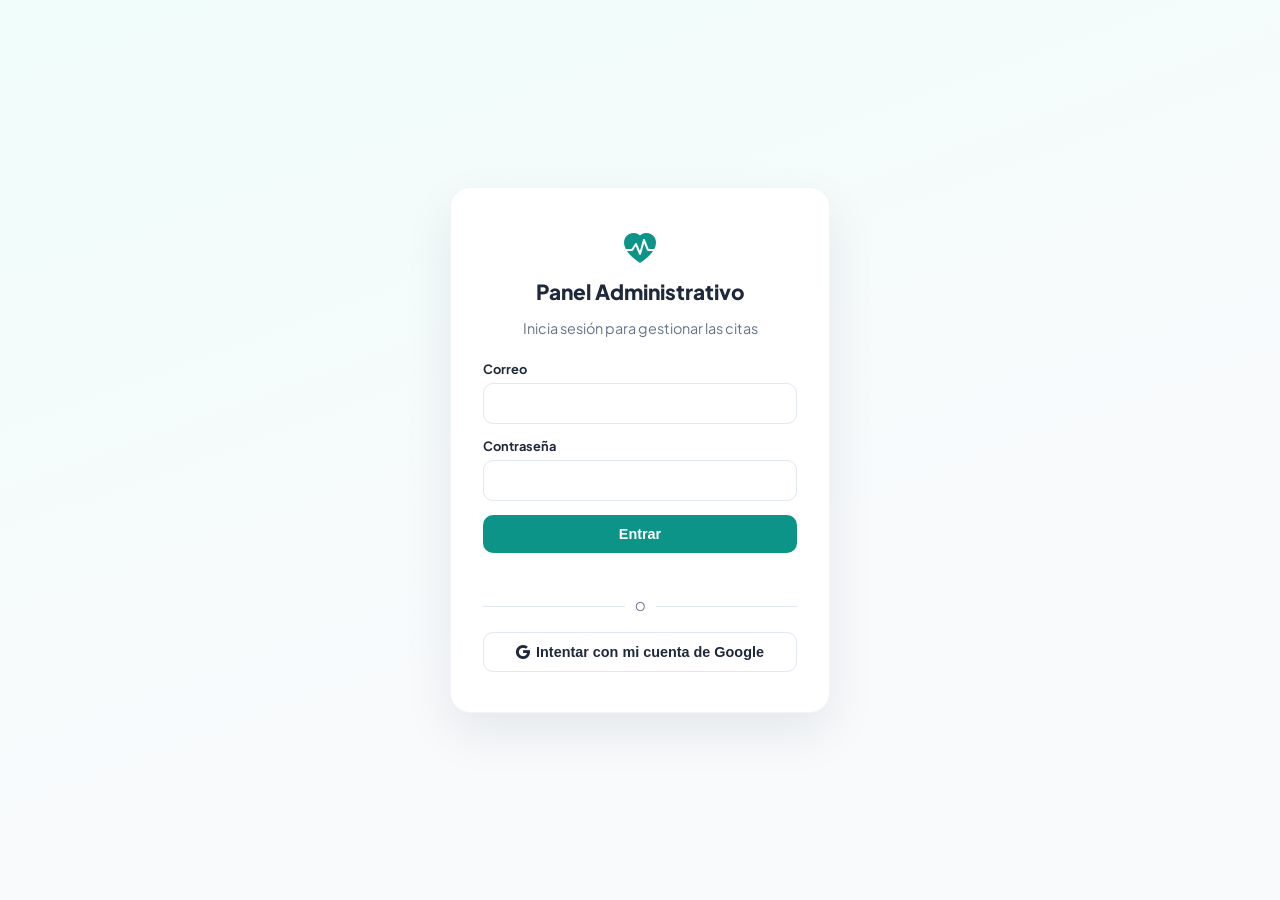
==== Archivos Apps Script/Admin.html @ 074e3a64 "Se termina el login y generar citas y descargar reportes" ====
<!DOCTYPE html>
<html lang="es">
<head>
  <meta charset="UTF-8" />
  <base target="_top" />
  <title>Panel Administrativo</title>
  <link rel="preconnect" href="https://fonts.googleapis.com" />
  <link href="https://fonts.googleapis.com/css2?family=Plus+Jakarta+Sans:wght@400;500;600;700;800&display=swap" rel="stylesheet" />
  <link rel="stylesheet" href="https://cdn.jsdelivr.net/npm/bootstrap-icons@1.11.1/font/bootstrap-icons.css" />
  <style>
    :root {
      --primary-color: #0D9488;
      --primary-hover: #0F766E;
      --secondary-color: #0F172A;
      --accent-bg: #F0FDFA;
      --soft-bg: #F8FAFC;
      --text-dark: #1E293B;
      --text-muted: #64748B;
      --danger: #DC2626;
      --warning: #D97706;
      --font-main: 'Plus Jakarta Sans', sans-serif;
    }
    * { box-sizing: border-box; }
    body {
      margin: 0;
      font-family: var(--font-main);
      background: var(--soft-bg);
      color: var(--text-dark);
    }
    .hidden { display: none !important; }

    /* ---------- LOGIN ---------- */
    #loginScreen {
      min-height: 100vh;
      display: flex;
      align-items: center;
      justify-content: center;
      padding: 20px;
      background: linear-gradient(160deg, #F0FDFA 0%, #F8FAFC 60%);
    }
    .login-card {
      background: #fff;
      border-radius: 20px;
      padding: 40px 32px;
      width: 100%;
      max-width: 380px;
      box-shadow: 0 20px 50px rgba(15, 23, 42, 0.08);
      border: 1px solid #F1F5F9;
      text-align: center;
    }
    .login-card i.bi-heart-pulse-fill { color: var(--primary-color); font-size: 2rem; }
    .login-card h1 { font-size: 1.3rem; font-weight: 800; margin: 10px 0 4px; }
    .login-card p.subtitle { color: var(--text-muted); font-size: 0.9rem; margin-bottom: 24px; }
    .form-group { text-align: left; margin-bottom: 14px; }
    .form-group label { display: block; font-size: 0.8rem; font-weight: 700; margin-bottom: 6px; color: var(--text-dark); }
    .form-control {
      width: 100%;
      padding: 10px 12px;
      border-radius: 10px;
      border: 1.5px solid #E2E8F0;
      font-family: var(--font-main);
      font-size: 0.95rem;
    }
    .form-control:focus { outline: none; border-color: var(--primary-color); }
    .btn {
      border: none;
      border-radius: 10px;
      padding: 11px 18px;
      font-weight: 700;
      font-size: 0.9rem;
      cursor: pointer;
      transition: all 0.2s ease;
      display: inline-flex;
      align-items: center;
      justify-content: center;
      gap: 6px;
    }
    .btn-primary { background: var(--primary-color); color: #fff; width: 100%; }
    .btn-primary:hover { background: var(--primary-hover); }
    .btn-primary:disabled { opacity: 0.6; cursor: not-allowed; }
    .btn-outline { background: #fff; border: 1.5px solid #E2E8F0; color: var(--text-dark); }
    .btn-outline:hover { border-color: var(--primary-color); color: var(--primary-color); }
    .btn-danger-ghost { background: transparent; color: var(--danger); border: 1.5px solid #FCA5A5; padding: 6px 10px; font-size: 0.8rem; }
    .btn-danger-ghost:hover { background: #FEF2F2; }
    .btn-sm { padding: 6px 12px; font-size: 0.8rem; }
    .login-error { color: var(--danger); font-size: 0.85rem; margin-top: 10px; min-height: 18px; }
    .login-divider { display: flex; align-items: center; gap: 10px; margin: 18px 0; color: var(--text-muted); font-size: 0.75rem; }
    .login-divider::before, .login-divider::after { content: ''; flex: 1; height: 1px; background: #E2E8F0; }

    /* ---------- APP SHELL ---------- */
    #appShell { display: flex; min-height: 100vh; }
    .sidebar {
      width: 220px;
      background: var(--secondary-color);
      color: #fff;
      display: flex;
      flex-direction: column;
      padding: 20px 14px;
      flex-shrink: 0;
    }
    .sidebar .brand { display: flex; align-items: center; gap: 8px; font-weight: 800; font-size: 1.05rem; padding: 0 8px 20px; }
    .sidebar .brand i { color: var(--primary-color); }
    .nav-btn {
      display: flex;
      align-items: center;
      gap: 10px;
      width: 100%;
      background: transparent;
      border: none;
      color: #CBD5E1;
      padding: 11px 12px;
      border-radius: 10px;
      font-weight: 600;
      font-size: 0.9rem;
      cursor: pointer;
      text-align: left;
      margin-bottom: 4px;
    }
    .nav-btn:hover { background: rgba(255,255,255,0.06); color: #fff; }
    .nav-btn.active { background: var(--primary-color); color: #fff; }
    .sidebar-footer { margin-top: auto; border-top: 1px solid rgba(255,255,255,0.1); padding-top: 14px; }
    .sidebar-user { font-size: 0.8rem; color: #94A3B8; margin-bottom: 10px; padding: 0 8px; }
    .sidebar-user strong { color: #fff; display: block; font-size: 0.85rem; }

    .main-content { flex: 1; padding: 28px 32px; max-width: 100%; overflow-x: hidden; }
    .page-title { font-size: 1.4rem; font-weight: 800; margin: 0 0 4px; }
    .page-subtitle { color: var(--text-muted); font-size: 0.9rem; margin-bottom: 24px; }

    .panel { display: none; }
    .panel.active { display: block; }

    /* ---------- CARDS / DASHBOARD ---------- */
    .stats-row { display: grid; grid-template-columns: repeat(auto-fit, minmax(160px, 1fr)); gap: 16px; margin-bottom: 24px; }
    .stat-card { background: #fff; border-radius: 14px; padding: 18px 20px; border: 1px solid #F1F5F9; box-shadow: 0 6px 18px rgba(15,23,42,0.03); }
    .stat-card .num { font-size: 1.8rem; font-weight: 800; color: var(--primary-color); }
    .stat-card .label { font-size: 0.8rem; color: var(--text-muted); font-weight: 600; }

    .breakdown-grid { display: grid; grid-template-columns: 1fr 1fr; gap: 20px; }
    @media (max-width: 800px) { .breakdown-grid { grid-template-columns: 1fr; } }
    .breakdown-card { background: #fff; border-radius: 14px; padding: 20px; border: 1px solid #F1F5F9; }
    .breakdown-card h3 { font-size: 0.95rem; font-weight: 700; margin: 0 0 14px; }
    .bar-row { margin-bottom: 12px; }
    .bar-row .bar-label { display: flex; justify-content: space-between; font-size: 0.8rem; font-weight: 600; margin-bottom: 4px; }
    .bar-track { background: #F1F5F9; border-radius: 6px; height: 8px; overflow: hidden; }
    .bar-fill { background: var(--primary-color); height: 100%; border-radius: 6px; }

    /* ---------- FILTERS / TABLE ---------- */
    .filters-bar { display: flex; flex-wrap: wrap; gap: 10px; margin-bottom: 18px; align-items: flex-end; }
    .filters-bar .form-group { margin-bottom: 0; min-width: 150px; }
    .table-wrap { background: #fff; border-radius: 14px; border: 1px solid #F1F5F9; overflow: auto; }
    table { width: 100%; border-collapse: collapse; font-size: 0.85rem; }
    th { background: var(--soft-bg); text-align: left; padding: 10px 14px; font-weight: 700; color: var(--text-muted); font-size: 0.75rem; text-transform: uppercase; letter-spacing: 0.03em; white-space: nowrap; }
    td { padding: 10px 14px; border-top: 1px solid #F1F5F9; vertical-align: middle; }
    .estado-select { border-radius: 8px; border: 1.5px solid #E2E8F0; padding: 5px 8px; font-size: 0.8rem; font-weight: 600; font-family: var(--font-main); }
    .estado-badge { padding: 3px 9px; border-radius: 999px; font-size: 0.72rem; font-weight: 700; display: inline-block; }
    .badge-Pendiente { background: #FEF3C7; color: #92400E; }
    .badge-Confirmada { background: #D1FAE5; color: #065F46; }
    .badge-Cancelada { background: #FEE2E2; color: #991B1B; }
    .badge-Completada { background: #DBEAFE; color: #1E40AF; }
    .badge-No.asistió, .badge-No-asistió { background: #E2E8F0; color: #334155; }
    .empty-state { text-align: center; padding: 40px; color: var(--text-muted); }

    /* ---------- FORM AGENDAR ---------- */
    .card-form { background: #fff; border-radius: 14px; padding: 24px; border: 1px solid #F1F5F9; max-width: 560px; }
    .form-row { display: grid; grid-template-columns: 1fr 1fr; gap: 14px; }
    @media (max-width: 600px) { .form-row { grid-template-columns: 1fr; } }

    /* ---------- PACIENTES ---------- */
    .patient-card { background: #fff; border-radius: 14px; padding: 16px 20px; border: 1px solid #F1F5F9; margin-bottom: 12px; }
    .patient-card .patient-head { display: flex; justify-content: space-between; align-items: center; flex-wrap: wrap; gap: 8px; }
    .patient-card .patient-name { font-weight: 700; }
    .patient-card .patient-meta { font-size: 0.8rem; color: var(--text-muted); }
    .patient-notes { margin-top: 10px; font-size: 0.82rem; color: var(--text-dark); }
    .patient-notes .note-line { padding: 6px 0; border-top: 1px dashed #E2E8F0; }
    .toast-container { position: fixed; top: 18px; right: 18px; z-index: 999; display: flex; flex-direction: column; gap: 8px; }
    .toast { background: var(--secondary-color); color: #fff; padding: 10px 16px; border-radius: 10px; font-size: 0.85rem; box-shadow: 0 6px 20px rgba(0,0,0,0.15); }
    .toast.error { background: var(--danger); }
    .toast.success { background: var(--primary-color); }
  </style>
</head>
<body>

  <!-- ===================== LOGIN ===================== -->
  <div id="loginScreen">
    <div class="login-card">
      <i class="bi bi-heart-pulse-fill"></i>
      <h1>Panel Administrativo</h1>
      <p class="subtitle">Inicia sesión para gestionar las citas</p>

      <form id="loginForm">
        <div class="form-group">
          <label for="loginEmail">Correo</label>
          <input type="email" id="loginEmail" class="form-control" required autocomplete="username" />
        </div>
        <div class="form-group">
          <label for="loginPassword">Contraseña</label>
          <input type="password" id="loginPassword" class="form-control" required autocomplete="current-password" />
        </div>
        <button type="submit" id="loginBtn" class="btn btn-primary">
          <span id="loginBtnText">Entrar</span>
        </button>
        <div class="login-error" id="loginError"></div>
      </form>

      <div class="login-divider">O</div>
      <button type="button" id="googleRetryBtn" class="btn btn-outline" style="width:100%">
        <i class="bi bi-google"></i> Intentar con mi cuenta de Google
      </button>
    </div>
  </div>

  <!-- ===================== APP SHELL ===================== -->
  <div id="appShell" class="hidden">
    <aside class="sidebar">
      <div class="brand"><i class="bi bi-heart-pulse-fill"></i> Panel Dental</div>

      <button class="nav-btn active" data-tab="dashboard"><i class="bi bi-speedometer2"></i> Dashboard</button>
      <button class="nav-btn" data-tab="citas"><i class="bi bi-calendar3"></i> Citas</button>
      <button class="nav-btn" data-tab="agendar"><i class="bi bi-calendar-plus"></i> Agendar</button>
      <button class="nav-btn" data-tab="pacientes"><i class="bi bi-people"></i> Pacientes</button>

      <div class="sidebar-footer">
        <div class="sidebar-user">
          Sesión iniciada como<br />
          <strong id="sidebarUserName">—</strong>
        </div>
        <button class="btn btn-outline btn-sm" id="logoutBtn" style="width:100%">
          <i class="bi bi-box-arrow-right"></i> Cerrar sesión
        </button>
      </div>
    </aside>

    <main class="main-content">
      <!-- DASHBOARD -->
      <section class="panel active" data-panel="dashboard">
        <h2 class="page-title">Dashboard</h2>
        <p class="page-subtitle">Resumen general de tus citas</p>

        <div class="stats-row">
          <div class="stat-card"><div class="num" id="statTotal">—</div><div class="label">Citas totales</div></div>
          <div class="stat-card"><div class="num" id="statHoy">—</div><div class="label">Citas hoy</div></div>
          <div class="stat-card"><div class="num" id="statSemana">—</div><div class="label">Citas esta semana</div></div>
        </div>

        <div class="breakdown-grid">
          <div class="breakdown-card">
            <h3>Por estatus</h3>
            <div id="breakdownEstado"></div>
          </div>
          <div class="breakdown-card">
            <h3>Por sucursal</h3>
            <div id="breakdownSucursal"></div>
          </div>
        </div>

        <div class="breakdown-card" style="margin-top:20px;">
          <h3>Respaldo de la base de datos</h3>
          <p class="page-subtitle" style="margin:0 0 12px;">
            Se genera automáticamente cada semana (si ya instalaste el disparador). También puedes generarlo manualmente cuando quieras.
          </p>
          <p style="font-size:0.85rem; margin:0 0 14px;">
            Último respaldo: <strong id="lastBackupDate">—</strong>
          </p>
          <button class="btn btn-outline btn-sm" id="btnRespaldoAhora" style="width:auto;">
            <i class="bi bi-cloud-arrow-down"></i> Generar respaldo ahora
          </button>
          <a id="lastBackupLink" href="#" target="_blank" class="btn btn-outline btn-sm hidden" style="width:auto; margin-left:8px;">
            <i class="bi bi-box-arrow-up-right"></i> Ver último respaldo
          </a>
        </div>
      </section>

      <!-- CITAS -->
      <section class="panel" data-panel="citas">
        <h2 class="page-title">Citas</h2>
        <p class="page-subtitle">Consulta, filtra y actualiza el estatus de cada cita</p>

        <div class="filters-bar">
          <div class="form-group">
            <label>Fecha</label>
            <input type="date" id="filterFecha" class="form-control" />
          </div>
          <div class="form-group">
            <label>Sucursal</label>
            <select id="filterSucursal" class="form-control"><option value="">Todas</option></select>
          </div>
          <div class="form-group">
            <label>Estatus</label>
            <select id="filterEstado" class="form-control"><option value="">Todos</option></select>
          </div>
          <div class="form-group" style="flex:1;">
            <label>Buscar</label>
            <input type="text" id="filterBusqueda" class="form-control" placeholder="Nombre o teléfono" />
          </div>
          <button class="btn btn-primary" id="btnFiltrar" style="width:auto;"><i class="bi bi-search"></i> Filtrar</button>
          <button class="btn btn-outline" id="btnLimpiarFiltros" style="width:auto;">Limpiar</button>
        </div>

        <div class="table-wrap">
          <table>
            <thead>
              <tr>
                <th>Fecha</th><th>Hora</th><th>Paciente</th><th>Teléfono</th>
                <th>Sucursal</th><th>Servicio</th><th>Notas</th><th>Estatus</th><th></th><th></th>
              </tr>
            </thead>
            <tbody id="citasTableBody"></tbody>
          </table>
          <div id="citasEmptyState" class="empty-state hidden">No se encontraron citas con esos filtros.</div>
        </div>
      </section>

      <!-- AGENDAR -->
      <section class="panel" data-panel="agendar">
        <h2 class="page-title">Agendar cita manualmente</h2>
        <p class="page-subtitle">Para pacientes que llaman por teléfono o llegan directo</p>

        <div class="card-form">
          <form id="agendarForm">
            <div class="form-group">
              <label>Nombre del paciente</label>
              <input type="text" id="agPaciente" class="form-control" required />
            </div>
            <div class="form-group">
              <label>Teléfono (10 dígitos)</label>
              <input type="tel" id="agTelefono" class="form-control" required />
            </div>
            <div class="form-row">
              <div class="form-group">
                <label>Sucursal</label>
                <select id="agSucursal" class="form-control" required></select>
              </div>
              <div class="form-group">
                <label>Servicio</label>
                <select id="agServicio" class="form-control" required></select>
              </div>
            </div>
            <div class="form-row">
              <div class="form-group">
                <label>Fecha</label>
                <input type="date" id="agFecha" class="form-control" required />
              </div>
              <div class="form-group">
                <label>Hora</label>
                <select id="agHora" class="form-control" required><option value="">Selecciona fecha y sucursal</option></select>
              </div>
            </div>
            <div class="form-group">
              <label>Estatus inicial</label>
              <select id="agEstado" class="form-control"></select>
            </div>
            <div class="form-group">
              <label>Notas (opcional)</label>
              <textarea id="agNotas" class="form-control" rows="2"></textarea>
            </div>
            <button type="submit" class="btn btn-primary" id="agSubmitBtn">
              <i class="bi bi-check-circle"></i> <span id="agSubmitText">Guardar cita</span>
            </button>
          </form>
        </div>
      </section>

      <!-- PACIENTES -->
      <section class="panel" data-panel="pacientes">
        <h2 class="page-title">Pacientes</h2>
        <p class="page-subtitle">Historial agrupado por número de teléfono</p>

        <div class="form-group" style="max-width:320px; margin-bottom:18px;">
          <input type="text" id="pacienteBusqueda" class="form-control" placeholder="Buscar por nombre o teléfono..." />
        </div>

        <div id="pacientesList"></div>
        <div id="pacientesEmptyState" class="empty-state hidden">Aún no hay pacientes registrados.</div>
      </section>
    </main>
  </div>

  <div class="toast-container" id="toastContainer"></div>

  <script>
    const state = { token: null, nombre: '', email: '', config: null, pacientesCache: [] };

    /* ---------- Helper: envolver google.script.run en promesas ---------- */
    function callServer(fnName, ...args) {
      return new Promise((resolve, reject) => {
        google.script.run
          .withSuccessHandler(resolve)
          .withFailureHandler((err) => reject(err))
          [fnName](...args);
      });
    }

    function showToast(message, type) {
      const container = document.getElementById('toastContainer');
      const el = document.createElement('div');
      el.className = 'toast ' + (type || '');
      el.textContent = message;
      container.appendChild(el);
      setTimeout(() => el.remove(), 4000);
    }

    /* ---------- Inicialización / Login ---------- */
    document.addEventListener('DOMContentLoaded', init);

    async function init() {
      const savedToken = sessionStorage.getItem('adminToken');
      if (savedToken) {
        const ok = await tryResumeSession(savedToken);
        if (ok) return;
      }
      try {
        const res = await callServer('checkGoogleSession');
        if (res && res.authenticated) {
          onLoginSuccess(res.token, res.nombre, res.email);
          return;
        }
      } catch (e) { /* sin sesión de Google disponible, mostramos el login normal */ }

      document.getElementById('loginScreen').classList.remove('hidden');
    }

    async function tryResumeSession(token) {
      try {
        await callServer('adminGetDashboard', token);
        onLoginSuccess(token, sessionStorage.getItem('adminNombre') || '', '');
        return true;
      } catch (e) {
        sessionStorage.removeItem('adminToken');
        return false;
      }
    }

    document.getElementById('loginForm').addEventListener('submit', async (e) => {
      e.preventDefault();
      const email = document.getElementById('loginEmail').value.trim();
      const password = document.getElementById('loginPassword').value;
      const btn = document.getElementById('loginBtn');
      const btnText = document.getElementById('loginBtnText');
      const errorEl = document.getElementById('loginError');
      errorEl.textContent = '';
      btn.disabled = true;
      btnText.textContent = 'Entrando...';

      try {
        const res = await callServer('loginWithPassword', email, password);
        onLoginSuccess(res.token, res.nombre, res.email);
      } catch (err) {
        errorEl.textContent = (err && err.message) || 'Correo o contraseña incorrectos';
      } finally {
        btn.disabled = false;
        btnText.textContent = 'Entrar';
      }
    });

    document.getElementById('googleRetryBtn').addEventListener('click', async () => {
      try {
        const res = await callServer('checkGoogleSession');
        if (res && res.authenticated) {
          onLoginSuccess(res.token, res.nombre, res.email);
        } else {
          showToast('Tu cuenta de Google no está autorizada en este panel. Usa correo y contraseña.', 'error');
        }
      } catch (e) {
        showToast('No se pudo verificar tu cuenta de Google.', 'error');
      }
    });

    function onLoginSuccess(token, nombre, email) {
      state.token = token;
      state.nombre = nombre;
      state.email = email;
      sessionStorage.setItem('adminToken', token);
      sessionStorage.setItem('adminNombre', nombre || '');

      document.getElementById('loginScreen').classList.add('hidden');
      document.getElementById('appShell').classList.remove('hidden');
      document.getElementById('sidebarUserName').textContent = nombre || email || 'Administrador';

      loadConfigListas().then(() => {
        loadDashboard();
      });
    }

    document.getElementById('logoutBtn').addEventListener('click', async () => {
      try { await callServer('logout', state.token); } catch (e) {}
      sessionStorage.removeItem('adminToken');
      sessionStorage.removeItem('adminNombre');
      location.reload();
    });

    /* ---------- Navegación entre tabs ---------- */
    document.querySelectorAll('.nav-btn').forEach((btn) => {
      btn.addEventListener('click', () => {
        const tab = btn.getAttribute('data-tab');
        document.querySelectorAll('.nav-btn').forEach((b) => b.classList.toggle('active', b === btn));
        document.querySelectorAll('.panel').forEach((p) => p.classList.toggle('active', p.getAttribute('data-panel') === tab));

        if (tab === 'dashboard') loadDashboard();
        if (tab === 'citas') loadCitas();
        if (tab === 'pacientes') loadPacientes();
      });
    });

    /* ---------- Catálogos (sucursales, servicios, estados, horarios) ---------- */
    async function loadConfigListas() {
      const cfg = await callServer('getConfigListas', state.token);
      state.config = cfg;

      const fillSelect = (id, items, placeholder) => {
        const el = document.getElementById(id);
        el.innerHTML = (placeholder ? `<option value="">${placeholder}</option>` : '') +
          items.map((v) => `<option value="${v}">${v}</option>`).join('');
      };

      fillSelect('filterSucursal', cfg.sucursales, 'Todas');
      fillSelect('filterEstado', cfg.estados, 'Todos');
      fillSelect('agSucursal', cfg.sucursales, '-- Selecciona --');
      fillSelect('agServicio', cfg.servicios, '-- Selecciona --');
      fillSelect('agEstado', cfg.estados, '');

      const today = new Date().toISOString().split('T')[0];
      document.getElementById('agFecha').min = today;
      document.getElementById('agFecha').value = today;
      document.getElementById('filterFecha').min = '';
    }

    /* ---------- DASHBOARD ---------- */
    async function loadDashboard() {
      try {
        const data = await callServer('adminGetDashboard', state.token);
        document.getElementById('statTotal').textContent = data.total;
        document.getElementById('statHoy').textContent = data.citasHoy;
        document.getElementById('statSemana').textContent = data.citasSemana;

        renderBreakdown('breakdownEstado', data.porEstado);
        renderBreakdown('breakdownSucursal', data.porSucursal);
        loadBackupInfo();
      } catch (err) {
        showToast('No se pudo cargar el dashboard: ' + (err.message || err), 'error');
      }
    }

    function renderBreakdown(containerId, obj) {
      const container = document.getElementById(containerId);
      const entries = Object.entries(obj || {});
      if (entries.length === 0) {
        container.innerHTML = '<p class="page-subtitle" style="margin:0;">Sin datos todavía</p>';
        return;
      }
      const max = Math.max(...entries.map(([, v]) => v));
      container.innerHTML = entries
        .sort((a, b) => b[1] - a[1])
        .map(([label, value]) => `
          <div class="bar-row">
            <div class="bar-label"><span>${label}</span><span>${value}</span></div>
            <div class="bar-track"><div class="bar-fill" style="width:${(value / max) * 100}%"></div></div>
          </div>
        `).join('');
    }

    /* ---------- CITAS ---------- */
    document.getElementById('btnFiltrar').addEventListener('click', loadCitas);
    document.getElementById('btnLimpiarFiltros').addEventListener('click', () => {
      document.getElementById('filterFecha').value = '';
      document.getElementById('filterSucursal').value = '';
      document.getElementById('filterEstado').value = '';
      document.getElementById('filterBusqueda').value = '';
      loadCitas();
    });

    async function loadCitas() {
      const filtros = {
        fecha: document.getElementById('filterFecha').value,
        sucursal: document.getElementById('filterSucursal').value,
        estado: document.getElementById('filterEstado').value,
        busqueda: document.getElementById('filterBusqueda').value
      };

      try {
        const citas = await callServer('adminGetCitas', state.token, filtros);
        renderCitasTable(citas);
      } catch (err) {
        showToast('Error al cargar citas: ' + (err.message || err), 'error');
      }
    }

    function renderCitasTable(citas) {
      const body = document.getElementById('citasTableBody');
      const emptyState = document.getElementById('citasEmptyState');

      if (!citas || citas.length === 0) {
        body.innerHTML = '';
        emptyState.classList.remove('hidden');
        return;
      }
      emptyState.classList.add('hidden');

      const estados = (state.config && state.config.estados) || [];

      body.innerHTML = citas.map((c) => `
        <tr data-uuid="${c.uuid}">
          <td>${c.fecha}</td>
          <td>${c.hora}</td>
          <td>${escapeHtml(c.paciente)}</td>
          <td>${escapeHtml(c.telefono)}</td>
          <td>${escapeHtml(c.sucursal)}</td>
          <td>${escapeHtml(c.servicio)}</td>
          <td title="${escapeHtml(c.notas)}" style="max-width:160px; overflow:hidden; text-overflow:ellipsis; white-space:nowrap;">${escapeHtml(c.notas) || '—'}</td>
          <td>
            <select class="estado-select" data-uuid="${c.uuid}">
              ${estados.map((e) => `<option value="${e}" ${e === c.estado ? 'selected' : ''}>${e}</option>`).join('')}
            </select>
          </td>
          <td><button class="btn-danger-ghost btn-eliminar" data-uuid="${c.uuid}"><i class="bi bi-trash3"></i></button></td>
          <td><button class="btn-danger-ghost btn-pdf" data-uuid="${c.uuid}" style="color: var(--primary-color); border-color: #99F6E4;"><i class="bi bi-file-earmark-pdf"></i></button></td>
        </tr>
      `).join('');

      body.querySelectorAll('.estado-select').forEach((select) => {
        select.addEventListener('change', async () => {
          const uuid = select.getAttribute('data-uuid');
          try {
            await callServer('adminUpdateEstado', state.token, uuid, select.value);
            showToast('Estatus actualizado', 'success');
            loadDashboard();
          } catch (err) {
            showToast('No se pudo actualizar: ' + (err.message || err), 'error');
          }
        });
      });

      body.querySelectorAll('.btn-eliminar').forEach((btn) => {
        btn.addEventListener('click', async () => {
          if (!confirm('¿Eliminar esta cita? Esta acción no se puede deshacer.')) return;
          const uuid = btn.getAttribute('data-uuid');
          try {
            await callServer('adminEliminarCita', state.token, uuid);
            showToast('Cita eliminada', 'success');
            loadCitas();
            loadDashboard();
          } catch (err) {
            showToast('No se pudo eliminar: ' + (err.message || err), 'error');
          }
        });
      });

      body.querySelectorAll('.btn-pdf').forEach((btn) => {
        btn.addEventListener('click', () => exportarCitaPDF(btn.getAttribute('data-uuid'), btn));
      });
    }

    async function exportarCitaPDF(uuid, btn) {
      const originalHtml = btn.innerHTML;
      btn.disabled = true;
      btn.innerHTML = '<i class="bi bi-arrow-repeat"></i>';
      try {
        const res = await callServer('adminExportCitaPDF', state.token, uuid);
        downloadBase64File(res.base64, res.filename, res.mimeType);
        showToast('PDF generado', 'success');
      } catch (err) {
        showToast('No se pudo generar el PDF: ' + (err.message || err), 'error');
      } finally {
        btn.disabled = false;
        btn.innerHTML = originalHtml;
      }
    }

    function downloadBase64File(base64, filename, mimeType) {
      const byteChars = atob(base64);
      const byteNumbers = new Array(byteChars.length);
      for (let i = 0; i < byteChars.length; i++) byteNumbers[i] = byteChars.charCodeAt(i);
      const byteArray = new Uint8Array(byteNumbers);
      const blob = new Blob([byteArray], { type: mimeType });
      const url = URL.createObjectURL(blob);
      const a = document.createElement('a');
      a.href = url;
      a.download = filename;
      document.body.appendChild(a);
      a.click();
      document.body.removeChild(a);
      URL.revokeObjectURL(url);
    }

    /* ---------- RESPALDO SEMANAL ---------- */
    async function loadBackupInfo() {
      try {
        const info = await callServer('adminGetBackupInfo', state.token);
        document.getElementById('lastBackupDate').textContent = info.lastBackupDate
          ? new Date(info.lastBackupDate).toLocaleString('es-MX')
          : 'Nunca (aún no se ha generado ninguno)';

        const link = document.getElementById('lastBackupLink');
        if (info.lastBackupUrl) {
          link.href = info.lastBackupUrl;
          link.classList.remove('hidden');
        }
      } catch (err) {
        // Silencioso: no bloquea el resto del dashboard si falla
      }
    }

    document.getElementById('btnRespaldoAhora').addEventListener('click', async () => {
      const btn = document.getElementById('btnRespaldoAhora');
      btn.disabled = true;
      btn.innerHTML = '<i class="bi bi-arrow-repeat"></i> Generando...';
      try {
        const res = await callServer('adminForzarRespaldo', state.token);
        downloadBase64File(res.base64, res.fileName, res.mimeType);
        showToast('Respaldo generado y descargado: ' + res.fileName, 'success');
        loadBackupInfo();
      } catch (err) {
        showToast('No se pudo generar el respaldo: ' + (err.message || err), 'error');
      } finally {
        btn.disabled = false;
        btn.innerHTML = '<i class="bi bi-cloud-arrow-down"></i> Generar respaldo ahora';
      }
    });

    /* ---------- AGENDAR ---------- */
    ['agSucursal', 'agFecha'].forEach((id) => {
      document.getElementById(id).addEventListener('change', refreshHorariosAgendar);
    });

    async function refreshHorariosAgendar() {
      const sucursal = document.getElementById('agSucursal').value;
      const fecha = document.getElementById('agFecha').value;
      const horaSelect = document.getElementById('agHora');

      if (!sucursal || !fecha) {
        horaSelect.innerHTML = '<option value="">Selecciona fecha y sucursal</option>';
        return;
      }

      horaSelect.innerHTML = '<option value="">Cargando...</option>';
      try {
        const ocupadas = await callServer('adminGetCitas', state.token, { fecha, sucursal });
        const horasOcupadas = ocupadas.map((c) => c.hora);
        const disponibles = (state.config.horarios || []).filter((h) => horasOcupadas.indexOf(h) === -1);

        horaSelect.innerHTML = disponibles.length
          ? '<option value="">-- Selecciona --</option>' + disponibles.map((h) => `<option value="${h}">${h}</option>`).join('')
          : '<option value="">Sin horarios disponibles</option>';
      } catch (err) {
        horaSelect.innerHTML = '<option value="">Error al cargar horarios</option>';
      }
    }

    document.getElementById('agendarForm').addEventListener('submit', async (e) => {
      e.preventDefault();
      const btn = document.getElementById('agSubmitBtn');
      const btnText = document.getElementById('agSubmitText');

      const citaData = {
        paciente: document.getElementById('agPaciente').value.trim(),
        telefono: document.getElementById('agTelefono').value.trim(),
        sucursal: document.getElementById('agSucursal').value,
        servicio: document.getElementById('agServicio').value,
        fecha: document.getElementById('agFecha').value,
        hora: document.getElementById('agHora').value,
        estado: document.getElementById('agEstado').value,
        notas: document.getElementById('agNotas').value.trim()
      };

      if (!citaData.paciente || !citaData.telefono || !citaData.sucursal || !citaData.servicio || !citaData.fecha || !citaData.hora) {
        showToast('Completa todos los campos obligatorios', 'error');
        return;
      }

      btn.disabled = true;
      btnText.textContent = 'Guardando...';

      try {
        await callServer('adminCrearCita', state.token, citaData);
        showToast('Cita agendada correctamente', 'success');
        document.getElementById('agendarForm').reset();
        document.getElementById('agFecha').value = new Date().toISOString().split('T')[0];
        document.getElementById('agHora').innerHTML = '<option value="">Selecciona fecha y sucursal</option>';
        loadDashboard();
      } catch (err) {
        showToast('No se pudo agendar: ' + (err.message || err), 'error');
      } finally {
        btn.disabled = false;
        btnText.textContent = 'Guardar cita';
      }
    });

    /* ---------- PACIENTES ---------- */
    document.getElementById('pacienteBusqueda').addEventListener('input', (e) => {
      const q = e.target.value.trim().toLowerCase();
      const filtered = state.pacientesCache.filter((p) =>
        p.paciente.toLowerCase().includes(q) || p.telefono.includes(q)
      );
      renderPacientes(filtered);
    });

    async function loadPacientes() {
      try {
        const pacientes = await callServer('adminGetPacientes', state.token);
        state.pacientesCache = pacientes;
        renderPacientes(pacientes);
      } catch (err) {
        showToast('Error al cargar pacientes: ' + (err.message || err), 'error');
      }
    }

    function renderPacientes(pacientes) {
      const list = document.getElementById('pacientesList');
      const emptyState = document.getElementById('pacientesEmptyState');

      if (!pacientes || pacientes.length === 0) {
        list.innerHTML = '';
        emptyState.classList.remove('hidden');
        return;
      }
      emptyState.classList.add('hidden');

      list.innerHTML = pacientes.map((p) => `
        <div class="patient-card">
          <div class="patient-head">
            <div>
              <div class="patient-name">${escapeHtml(p.paciente) || 'Sin nombre'}</div>
              <div class="patient-meta">${escapeHtml(p.telefono)} · ${p.sucursales.map(escapeHtml).join(', ')}</div>
            </div>
            <div class="patient-meta">
              <strong>${p.totalCitas}</strong> cita(s) · última: ${p.ultimaFecha}
            </div>
          </div>
          ${p.notas.length ? `
            <div class="patient-notes">
              ${p.notas.map((n) => `<div class="note-line"><strong>${n.fecha}:</strong> ${escapeHtml(n.nota)}</div>`).join('')}
            </div>
          ` : ''}
        </div>
      `).join('');
    }

    /* ---------- Utilidades ---------- */
    function escapeHtml(str) {
      if (str === null || str === undefined) return '';
      return String(str)
        .replace(/&/g, '&amp;')
        .replace(/</g, '&lt;')
        .replace(/>/g, '&gt;')
        .replace(/"/g, '&quot;');
    }
  </script>
</body>
</html>
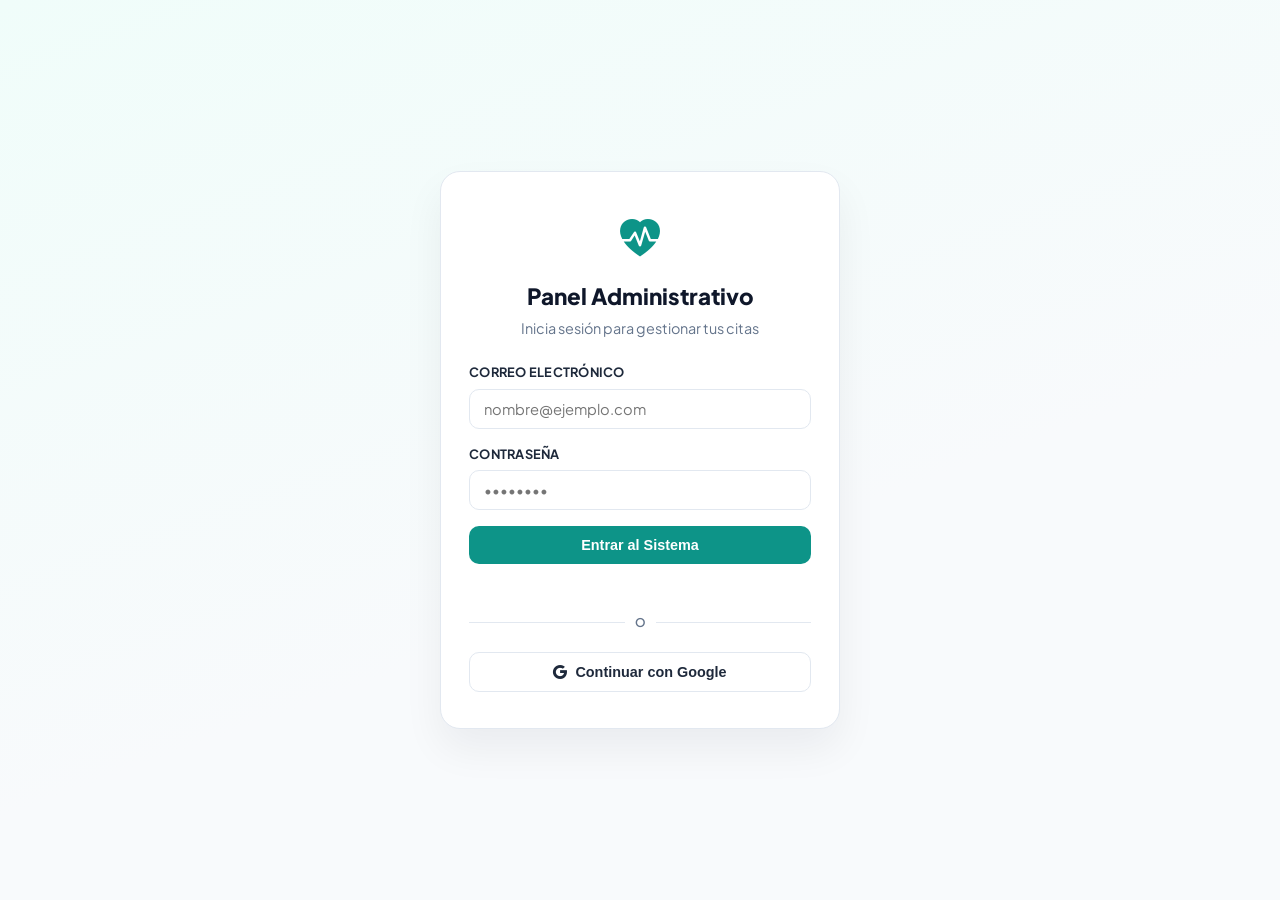
==== commit 925e02c4: "Se mejora el diseño del administrador para movil" ====
--- a/Archivos Apps Script/Admin.html
+++ b/Archivos Apps Script/Admin.html
@@ -2,8 +2,9 @@
 <html lang="es">
 <head>
   <meta charset="UTF-8" />
+  <meta name="viewport" content="width=device-width, initial-scale=1.0" />
   <base target="_top" />
-  <title>Panel Administrativo</title>
+  <title>Panel Administrativo Dental</title>
   <link rel="preconnect" href="https://fonts.googleapis.com" />
   <link href="https://fonts.googleapis.com/css2?family=Plus+Jakarta+Sans:wght@400;500;600;700;800&display=swap" rel="stylesheet" />
   <link rel="stylesheet" href="https://cdn.jsdelivr.net/npm/bootstrap-icons@1.11.1/font/bootstrap-icons.css" />
@@ -11,22 +12,32 @@
     :root {
       --primary-color: #0D9488;
       --primary-hover: #0F766E;
+      --primary-light: #CCFBF1;
       --secondary-color: #0F172A;
       --accent-bg: #F0FDFA;
       --soft-bg: #F8FAFC;
       --text-dark: #1E293B;
       --text-muted: #64748B;
+      --border-color: #E2E8F0;
       --danger: #DC2626;
       --warning: #D97706;
       --font-main: 'Plus Jakarta Sans', sans-serif;
-    }
-    * { box-sizing: border-box; }
+      --sidebar-width: 240px;
+    }
+
+    * {
+      box-sizing: border-box;
+      margin: 0;
+      padding: 0;
+    }
+
     body {
-      margin: 0;
       font-family: var(--font-main);
       background: var(--soft-bg);
       color: var(--text-dark);
-    }
+      line-height: 1.5;
+    }
+
     .hidden { display: none !important; }
 
     /* ---------- LOGIN ---------- */
@@ -38,30 +49,70 @@
       padding: 20px;
       background: linear-gradient(160deg, #F0FDFA 0%, #F8FAFC 60%);
     }
+
     .login-card {
       background: #fff;
       border-radius: 20px;
-      padding: 40px 32px;
+      padding: 36px 28px;
       width: 100%;
-      max-width: 380px;
-      box-shadow: 0 20px 50px rgba(15, 23, 42, 0.08);
-      border: 1px solid #F1F5F9;
+      max-width: 400px;
+      box-shadow: 0 20px 40px rgba(15, 23, 42, 0.06);
+      border: 1px solid var(--border-color);
       text-align: center;
     }
-    .login-card i.bi-heart-pulse-fill { color: var(--primary-color); font-size: 2rem; }
-    .login-card h1 { font-size: 1.3rem; font-weight: 800; margin: 10px 0 4px; }
-    .login-card p.subtitle { color: var(--text-muted); font-size: 0.9rem; margin-bottom: 24px; }
-    .form-group { text-align: left; margin-bottom: 14px; }
-    .form-group label { display: block; font-size: 0.8rem; font-weight: 700; margin-bottom: 6px; color: var(--text-dark); }
+
+    .login-card i.bi-heart-pulse-fill {
+      color: var(--primary-color);
+      font-size: 2.5rem;
+    }
+
+    .login-card h1 {
+      font-size: 1.4rem;
+      font-weight: 800;
+      margin: 12px 0 4px;
+      color: var(--secondary-color);
+    }
+
+    .login-card p.subtitle {
+      color: var(--text-muted);
+      font-size: 0.9rem;
+      margin-bottom: 24px;
+    }
+
+    /* ---------- FORM CONTROLS ---------- */
+    .form-group {
+      text-align: left;
+      margin-bottom: 16px;
+    }
+
+    .form-group label {
+      display: block;
+      font-size: 0.8rem;
+      font-weight: 700;
+      margin-bottom: 6px;
+      color: var(--text-dark);
+      text-transform: uppercase;
+      letter-spacing: 0.02em;
+    }
+
     .form-control {
       width: 100%;
-      padding: 10px 12px;
+      padding: 10px 14px;
       border-radius: 10px;
-      border: 1.5px solid #E2E8F0;
+      border: 1.5px solid var(--border-color);
       font-family: var(--font-main);
-      font-size: 0.95rem;
-    }
-    .form-control:focus { outline: none; border-color: var(--primary-color); }
+      font-size: 0.92rem;
+      background-color: #fff;
+      color: var(--text-dark);
+      transition: all 0.2s ease;
+    }
+
+    .form-control:focus {
+      outline: none;
+      border-color: var(--primary-color);
+      box-shadow: 0 0 0 3px rgba(13, 148, 136, 0.15);
+    }
+
     .btn {
       border: none;
       border-radius: 10px;
@@ -73,109 +124,519 @@
       display: inline-flex;
       align-items: center;
       justify-content: center;
-      gap: 6px;
-    }
-    .btn-primary { background: var(--primary-color); color: #fff; width: 100%; }
-    .btn-primary:hover { background: var(--primary-hover); }
-    .btn-primary:disabled { opacity: 0.6; cursor: not-allowed; }
-    .btn-outline { background: #fff; border: 1.5px solid #E2E8F0; color: var(--text-dark); }
-    .btn-outline:hover { border-color: var(--primary-color); color: var(--primary-color); }
-    .btn-danger-ghost { background: transparent; color: var(--danger); border: 1.5px solid #FCA5A5; padding: 6px 10px; font-size: 0.8rem; }
-    .btn-danger-ghost:hover { background: #FEF2F2; }
-    .btn-sm { padding: 6px 12px; font-size: 0.8rem; }
-    .login-error { color: var(--danger); font-size: 0.85rem; margin-top: 10px; min-height: 18px; }
-    .login-divider { display: flex; align-items: center; gap: 10px; margin: 18px 0; color: var(--text-muted); font-size: 0.75rem; }
-    .login-divider::before, .login-divider::after { content: ''; flex: 1; height: 1px; background: #E2E8F0; }
-
-    /* ---------- APP SHELL ---------- */
-    #appShell { display: flex; min-height: 100vh; }
+      gap: 8px;
+    }
+
+    .btn-primary {
+      background: var(--primary-color);
+      color: #fff;
+      width: 100%;
+    }
+
+    .btn-primary:hover {
+      background: var(--primary-hover);
+      box-shadow: 0 4px 12px rgba(13, 148, 136, 0.25);
+    }
+
+    .btn-primary:disabled {
+      opacity: 0.65;
+      cursor: not-allowed;
+    }
+
+    .btn-outline {
+      background: #fff;
+      border: 1.5px solid var(--border-color);
+      color: var(--text-dark);
+    }
+
+    .btn-outline:hover {
+      border-color: var(--primary-color);
+      color: var(--primary-color);
+      background: var(--accent-bg);
+    }
+
+    .btn-danger-ghost {
+      background: transparent;
+      color: var(--danger);
+      border: 1.5px solid #FCA5A5;
+      padding: 6px 10px;
+      font-size: 0.82rem;
+      border-radius: 8px;
+    }
+
+    .btn-danger-ghost:hover {
+      background: #FEF2F2;
+    }
+
+    .btn-sm {
+      padding: 7px 12px;
+      font-size: 0.82rem;
+    }
+
+    .login-error {
+      color: var(--danger);
+      font-size: 0.85rem;
+      margin-top: 10px;
+      min-height: 20px;
+    }
+
+    .login-divider {
+      display: flex;
+      align-items: center;
+      gap: 10px;
+      margin: 20px 0;
+      color: var(--text-muted);
+      font-size: 0.75rem;
+      font-weight: 600;
+    }
+
+    .login-divider::before, .login-divider::after {
+      content: '';
+      flex: 1;
+      height: 1px;
+      background: var(--border-color);
+    }
+
+    /* ---------- APP SHELL & MOBILE TOPBAR ---------- */
+    #appShell {
+      display: flex;
+      min-height: 100vh;
+      flex-direction: column;
+    }
+
+    @media (min-width: 769px) {
+      #appShell {
+        flex-direction: row;
+      }
+    }
+
+    .mobile-topbar {
+      display: flex;
+      align-items: center;
+      justify-content: space-between;
+      background: var(--secondary-color);
+      color: #fff;
+      padding: 12px 16px;
+      position: sticky;
+      top: 0;
+      z-index: 90;
+    }
+
+    @media (min-width: 769px) {
+      .mobile-topbar {
+        display: none;
+      }
+    }
+
+    .mobile-topbar .brand {
+      display: flex;
+      align-items: center;
+      gap: 8px;
+      font-weight: 800;
+      font-size: 1.05rem;
+    }
+
+    .mobile-topbar .brand i {
+      color: var(--primary-color);
+    }
+
+    .menu-toggle {
+      background: transparent;
+      border: none;
+      color: #fff;
+      font-size: 1.5rem;
+      cursor: pointer;
+      display: flex;
+      align-items: center;
+      justify-content: center;
+      padding: 4px;
+    }
+
+    /* ---------- SIDEBAR ---------- */
     .sidebar {
-      width: 220px;
+      width: var(--sidebar-width);
       background: var(--secondary-color);
       color: #fff;
       display: flex;
       flex-direction: column;
       padding: 20px 14px;
       flex-shrink: 0;
-    }
-    .sidebar .brand { display: flex; align-items: center; gap: 8px; font-weight: 800; font-size: 1.05rem; padding: 0 8px 20px; }
-    .sidebar .brand i { color: var(--primary-color); }
+      z-index: 100;
+      transition: transform 0.3s ease;
+    }
+
+    @media (max-width: 768px) {
+      .sidebar {
+        position: fixed;
+        top: 0;
+        left: 0;
+        bottom: 0;
+        transform: translateX(-100%);
+        box-shadow: 4px 0 20px rgba(0,0,0,0.25);
+      }
+      .sidebar.open {
+        transform: translateX(0);
+      }
+    }
+
+    .sidebar-overlay {
+      display: none;
+      position: fixed;
+      inset: 0;
+      background: rgba(15, 23, 42, 0.5);
+      backdrop-filter: blur(2px);
+      z-index: 95;
+    }
+
+    .sidebar-overlay.active {
+      display: block;
+    }
+
+    .sidebar .brand {
+      display: flex;
+      align-items: center;
+      gap: 10px;
+      font-weight: 800;
+      font-size: 1.1rem;
+      padding: 0 8px 24px;
+    }
+
+    .sidebar .brand i {
+      color: var(--primary-color);
+      font-size: 1.3rem;
+    }
+
     .nav-btn {
       display: flex;
       align-items: center;
-      gap: 10px;
+      gap: 12px;
       width: 100%;
       background: transparent;
       border: none;
-      color: #CBD5E1;
-      padding: 11px 12px;
+      color: #94A3B8;
+      padding: 12px 14px;
       border-radius: 10px;
       font-weight: 600;
       font-size: 0.9rem;
       cursor: pointer;
       text-align: left;
       margin-bottom: 4px;
-    }
-    .nav-btn:hover { background: rgba(255,255,255,0.06); color: #fff; }
-    .nav-btn.active { background: var(--primary-color); color: #fff; }
-    .sidebar-footer { margin-top: auto; border-top: 1px solid rgba(255,255,255,0.1); padding-top: 14px; }
-    .sidebar-user { font-size: 0.8rem; color: #94A3B8; margin-bottom: 10px; padding: 0 8px; }
-    .sidebar-user strong { color: #fff; display: block; font-size: 0.85rem; }
-
-    .main-content { flex: 1; padding: 28px 32px; max-width: 100%; overflow-x: hidden; }
-    .page-title { font-size: 1.4rem; font-weight: 800; margin: 0 0 4px; }
-    .page-subtitle { color: var(--text-muted); font-size: 0.9rem; margin-bottom: 24px; }
+      transition: all 0.2s ease;
+    }
+
+    .nav-btn:hover {
+      background: rgba(255, 255, 255, 0.06);
+      color: #fff;
+    }
+
+    .nav-btn.active {
+      background: var(--primary-color);
+      color: #fff;
+    }
+
+    .sidebar-footer {
+      margin-top: auto;
+      border-top: 1px solid rgba(255,255,255,0.1);
+      padding-top: 16px;
+    }
+
+    .sidebar-user {
+      font-size: 0.8rem;
+      color: #94A3B8;
+      margin-bottom: 12px;
+      padding: 0 8px;
+    }
+
+    .sidebar-user strong {
+      color: #fff;
+      display: block;
+      font-size: 0.88rem;
+      white-space: nowrap;
+      overflow: hidden;
+      text-overflow: ellipsis;
+    }
+
+    /* ---------- MAIN CONTENT ---------- */
+    .main-content {
+      flex: 1;
+      padding: 20px 16px;
+      max-width: 100%;
+      overflow-x: hidden;
+    }
+
+    @media (min-width: 769px) {
+      .main-content {
+        padding: 32px 36px;
+      }
+    }
+
+    .page-title {
+      font-size: 1.5rem;
+      font-weight: 800;
+      margin: 0 0 4px;
+      color: var(--secondary-color);
+    }
+
+    .page-subtitle {
+      color: var(--text-muted);
+      font-size: 0.88rem;
+      margin-bottom: 20px;
+    }
 
     .panel { display: none; }
     .panel.active { display: block; }
 
-    /* ---------- CARDS / DASHBOARD ---------- */
-    .stats-row { display: grid; grid-template-columns: repeat(auto-fit, minmax(160px, 1fr)); gap: 16px; margin-bottom: 24px; }
-    .stat-card { background: #fff; border-radius: 14px; padding: 18px 20px; border: 1px solid #F1F5F9; box-shadow: 0 6px 18px rgba(15,23,42,0.03); }
-    .stat-card .num { font-size: 1.8rem; font-weight: 800; color: var(--primary-color); }
-    .stat-card .label { font-size: 0.8rem; color: var(--text-muted); font-weight: 600; }
-
-    .breakdown-grid { display: grid; grid-template-columns: 1fr 1fr; gap: 20px; }
-    @media (max-width: 800px) { .breakdown-grid { grid-template-columns: 1fr; } }
-    .breakdown-card { background: #fff; border-radius: 14px; padding: 20px; border: 1px solid #F1F5F9; }
-    .breakdown-card h3 { font-size: 0.95rem; font-weight: 700; margin: 0 0 14px; }
+    /* ---------- STATS & DASHBOARD ---------- */
+    .stats-row {
+      display: grid;
+      grid-template-columns: repeat(auto-fit, minmax(140px, 1fr));
+      gap: 14px;
+      margin-bottom: 24px;
+    }
+
+    .stat-card {
+      background: #fff;
+      border-radius: 14px;
+      padding: 18px 16px;
+      border: 1px solid var(--border-color);
+      box-shadow: 0 4px 12px rgba(15,23,42,0.02);
+    }
+
+    .stat-card .num {
+      font-size: 1.8rem;
+      font-weight: 800;
+      color: var(--primary-color);
+      line-height: 1.2;
+    }
+
+    .stat-card .label {
+      font-size: 0.8rem;
+      color: var(--text-muted);
+      font-weight: 600;
+      margin-top: 4px;
+    }
+
+    .breakdown-grid {
+      display: grid;
+      grid-template-columns: 1fr;
+      gap: 16px;
+    }
+
+    @media (min-width: 800px) {
+      .breakdown-grid {
+        grid-template-columns: 1fr 1fr;
+      }
+    }
+
+    .breakdown-card {
+      background: #fff;
+      border-radius: 14px;
+      padding: 20px;
+      border: 1px solid var(--border-color);
+      box-shadow: 0 4px 12px rgba(15,23,42,0.02);
+    }
+
+    .breakdown-card h3 {
+      font-size: 0.98rem;
+      font-weight: 700;
+      margin: 0 0 16px;
+      color: var(--secondary-color);
+    }
+
     .bar-row { margin-bottom: 12px; }
-    .bar-row .bar-label { display: flex; justify-content: space-between; font-size: 0.8rem; font-weight: 600; margin-bottom: 4px; }
-    .bar-track { background: #F1F5F9; border-radius: 6px; height: 8px; overflow: hidden; }
-    .bar-fill { background: var(--primary-color); height: 100%; border-radius: 6px; }
+    .bar-row .bar-label {
+      display: flex;
+      justify-content: space-between;
+      font-size: 0.82rem;
+      font-weight: 600;
+      margin-bottom: 4px;
+    }
+    .bar-track {
+      background: #F1F5F9;
+      border-radius: 6px;
+      height: 8px;
+      overflow: hidden;
+    }
+    .bar-fill {
+      background: var(--primary-color);
+      height: 100%;
+      border-radius: 6px;
+    }
 
     /* ---------- FILTERS / TABLE ---------- */
-    .filters-bar { display: flex; flex-wrap: wrap; gap: 10px; margin-bottom: 18px; align-items: flex-end; }
-    .filters-bar .form-group { margin-bottom: 0; min-width: 150px; }
-    .table-wrap { background: #fff; border-radius: 14px; border: 1px solid #F1F5F9; overflow: auto; }
-    table { width: 100%; border-collapse: collapse; font-size: 0.85rem; }
-    th { background: var(--soft-bg); text-align: left; padding: 10px 14px; font-weight: 700; color: var(--text-muted); font-size: 0.75rem; text-transform: uppercase; letter-spacing: 0.03em; white-space: nowrap; }
-    td { padding: 10px 14px; border-top: 1px solid #F1F5F9; vertical-align: middle; }
-    .estado-select { border-radius: 8px; border: 1.5px solid #E2E8F0; padding: 5px 8px; font-size: 0.8rem; font-weight: 600; font-family: var(--font-main); }
-    .estado-badge { padding: 3px 9px; border-radius: 999px; font-size: 0.72rem; font-weight: 700; display: inline-block; }
-    .badge-Pendiente { background: #FEF3C7; color: #92400E; }
-    .badge-Confirmada { background: #D1FAE5; color: #065F46; }
-    .badge-Cancelada { background: #FEE2E2; color: #991B1B; }
-    .badge-Completada { background: #DBEAFE; color: #1E40AF; }
-    .badge-No.asistió, .badge-No-asistió { background: #E2E8F0; color: #334155; }
-    .empty-state { text-align: center; padding: 40px; color: var(--text-muted); }
-
-    /* ---------- FORM AGENDAR ---------- */
-    .card-form { background: #fff; border-radius: 14px; padding: 24px; border: 1px solid #F1F5F9; max-width: 560px; }
-    .form-row { display: grid; grid-template-columns: 1fr 1fr; gap: 14px; }
-    @media (max-width: 600px) { .form-row { grid-template-columns: 1fr; } }
+    .filters-bar {
+      display: grid;
+      grid-template-columns: repeat(auto-fit, minmax(160px, 1fr));
+      gap: 12px;
+      margin-bottom: 20px;
+      background: #fff;
+      padding: 16px;
+      border-radius: 14px;
+      border: 1px solid var(--border-color);
+    }
+
+    .filters-bar .form-group { margin-bottom: 0; }
+
+    .filter-actions {
+      display: flex;
+      gap: 8px;
+      align-items: flex-end;
+    }
+
+    .filter-actions .btn {
+      flex: 1;
+    }
+
+    .table-wrap {
+      background: #fff;
+      border-radius: 14px;
+      border: 1px solid var(--border-color);
+      overflow-x: auto;
+      box-shadow: 0 4px 12px rgba(15,23,42,0.02);
+      -webkit-overflow-scrolling: touch;
+    }
+
+    table {
+      width: 100%;
+      border-collapse: collapse;
+      font-size: 0.85rem;
+      min-width: 700px;
+    }
+
+    th {
+      background: var(--soft-bg);
+      text-align: left;
+      padding: 12px 14px;
+      font-weight: 700;
+      color: var(--text-muted);
+      font-size: 0.75rem;
+      text-transform: uppercase;
+      letter-spacing: 0.04em;
+      white-space: nowrap;
+      border-bottom: 1px solid var(--border-color);
+    }
+
+    td {
+      padding: 12px 14px;
+      border-top: 1px solid var(--border-color);
+      vertical-align: middle;
+    }
+
+    .estado-select {
+      border-radius: 8px;
+      border: 1.5px solid var(--border-color);
+      padding: 6px 10px;
+      font-size: 0.8rem;
+      font-weight: 600;
+      font-family: var(--font-main);
+      background-color: #fff;
+      cursor: pointer;
+    }
+
+    .empty-state {
+      text-align: center;
+      padding: 40px 20px;
+      color: var(--text-muted);
+      font-weight: 500;
+    }
+
+    /* ---------- FORMS ---------- */
+    .card-form {
+      background: #fff;
+      border-radius: 14px;
+      padding: 24px;
+      border: 1px solid var(--border-color);
+      max-width: 600px;
+      box-shadow: 0 4px 12px rgba(15,23,42,0.02);
+    }
+
+    .form-row {
+      display: grid;
+      grid-template-columns: 1fr;
+      gap: 14px;
+    }
+
+    @media (min-width: 580px) {
+      .form-row {
+        grid-template-columns: 1fr 1fr;
+      }
+    }
 
     /* ---------- PACIENTES ---------- */
-    .patient-card { background: #fff; border-radius: 14px; padding: 16px 20px; border: 1px solid #F1F5F9; margin-bottom: 12px; }
-    .patient-card .patient-head { display: flex; justify-content: space-between; align-items: center; flex-wrap: wrap; gap: 8px; }
-    .patient-card .patient-name { font-weight: 700; }
-    .patient-card .patient-meta { font-size: 0.8rem; color: var(--text-muted); }
-    .patient-notes { margin-top: 10px; font-size: 0.82rem; color: var(--text-dark); }
-    .patient-notes .note-line { padding: 6px 0; border-top: 1px dashed #E2E8F0; }
-    .toast-container { position: fixed; top: 18px; right: 18px; z-index: 999; display: flex; flex-direction: column; gap: 8px; }
-    .toast { background: var(--secondary-color); color: #fff; padding: 10px 16px; border-radius: 10px; font-size: 0.85rem; box-shadow: 0 6px 20px rgba(0,0,0,0.15); }
+    .patient-card {
+      background: #fff;
+      border-radius: 14px;
+      padding: 18px;
+      border: 1px solid var(--border-color);
+      margin-bottom: 12px;
+      box-shadow: 0 2px 8px rgba(15,23,42,0.02);
+    }
+
+    .patient-card .patient-head {
+      display: flex;
+      justify-content: space-between;
+      align-items: flex-start;
+      flex-wrap: wrap;
+      gap: 10px;
+    }
+
+    .patient-card .patient-name {
+      font-weight: 700;
+      font-size: 1rem;
+      color: var(--secondary-color);
+    }
+
+    .patient-card .patient-meta {
+      font-size: 0.82rem;
+      color: var(--text-muted);
+    }
+
+    .patient-notes {
+      margin-top: 12px;
+      font-size: 0.84rem;
+      color: var(--text-dark);
+      background: var(--soft-bg);
+      padding: 10px 12px;
+      border-radius: 8px;
+    }
+
+    .patient-notes .note-line {
+      padding: 4px 0;
+    }
+
+    .patient-notes .note-line:not(:last-child) {
+      border-bottom: 1px dashed var(--border-color);
+    }
+
+    /* ---------- TOASTS ---------- */
+    .toast-container {
+      position: fixed;
+      top: 20px;
+      right: 20px;
+      z-index: 9999;
+      display: flex;
+      flex-direction: column;
+      gap: 10px;
+      max-width: 90vw;
+    }
+
+    .toast {
+      background: var(--secondary-color);
+      color: #fff;
+      padding: 12px 18px;
+      border-radius: 12px;
+      font-size: 0.88rem;
+      box-shadow: 0 10px 25px rgba(0,0,0,0.2);
+      animation: slideIn 0.3s ease;
+    }
+
     .toast.error { background: var(--danger); }
     .toast.success { background: var(--primary-color); }
+
+    @keyframes slideIn {
+      from { transform: translateY(-20px); opacity: 0; }
+      to { transform: translateY(0); opacity: 1; }
+    }
   </style>
 </head>
 <body>
@@ -185,43 +646,72 @@
     <div class="login-card">
       <i class="bi bi-heart-pulse-fill"></i>
       <h1>Panel Administrativo</h1>
-      <p class="subtitle">Inicia sesión para gestionar las citas</p>
+      <p class="subtitle">Inicia sesión para gestionar tus citas</p>
 
       <form id="loginForm">
         <div class="form-group">
-          <label for="loginEmail">Correo</label>
-          <input type="email" id="loginEmail" class="form-control" required autocomplete="username" />
+          <label for="loginEmail">Correo electrónico</label>
+          <input type="email" id="loginEmail" class="form-control" placeholder="nombre@ejemplo.com" required autocomplete="username" />
         </div>
         <div class="form-group">
           <label for="loginPassword">Contraseña</label>
-          <input type="password" id="loginPassword" class="form-control" required autocomplete="current-password" />
+          <input type="password" id="loginPassword" class="form-control" placeholder="••••••••" required autocomplete="current-password" />
         </div>
         <button type="submit" id="loginBtn" class="btn btn-primary">
-          <span id="loginBtnText">Entrar</span>
+          <span id="loginBtnText">Entrar al Sistema</span>
         </button>
         <div class="login-error" id="loginError"></div>
       </form>
 
       <div class="login-divider">O</div>
       <button type="button" id="googleRetryBtn" class="btn btn-outline" style="width:100%">
-        <i class="bi bi-google"></i> Intentar con mi cuenta de Google
+        <i class="bi bi-google"></i> Continuar con Google
       </button>
     </div>
   </div>
 
   <!-- ===================== APP SHELL ===================== -->
   <div id="appShell" class="hidden">
-    <aside class="sidebar">
-      <div class="brand"><i class="bi bi-heart-pulse-fill"></i> Panel Dental</div>
-
-      <button class="nav-btn active" data-tab="dashboard"><i class="bi bi-speedometer2"></i> Dashboard</button>
-      <button class="nav-btn" data-tab="citas"><i class="bi bi-calendar3"></i> Citas</button>
-      <button class="nav-btn" data-tab="agendar"><i class="bi bi-calendar-plus"></i> Agendar</button>
-      <button class="nav-btn" data-tab="pacientes"><i class="bi bi-people"></i> Pacientes</button>
+    
+    <!-- TOPBAR MÓVIL -->
+    <header class="mobile-topbar">
+      <div class="brand">
+        <i class="bi bi-heart-pulse-fill"></i>
+        <span>Panel Dental</span>
+      </div>
+      <button class="menu-toggle" id="menuToggle" aria-label="Abrir menú">
+        <i class="bi bi-list"></i>
+      </button>
+    </header>
+
+    <!-- OVERLAY MÓVIL -->
+    <div class="sidebar-overlay" id="sidebarOverlay"></div>
+
+    <!-- SIDEBAR -->
+    <aside class="sidebar" id="sidebar">
+      <div class="brand">
+        <i class="bi bi-heart-pulse-fill"></i>
+        <span>Panel Dental</span>
+      </div>
+
+      <nav>
+        <button class="nav-btn active" data-tab="dashboard">
+          <i class="bi bi-speedometer2"></i> Dashboard
+        </button>
+        <button class="nav-btn" data-tab="citas">
+          <i class="bi bi-calendar3"></i> Citas
+        </button>
+        <button class="nav-btn" data-tab="agendar">
+          <i class="bi bi-calendar-plus"></i> Agendar
+        </button>
+        <button class="nav-btn" data-tab="pacientes">
+          <i class="bi bi-people"></i> Pacientes
+        </button>
+      </nav>
 
       <div class="sidebar-footer">
         <div class="sidebar-user">
-          Sesión iniciada como<br />
+          Usuario activo
           <strong id="sidebarUserName">—</strong>
         </div>
         <button class="btn btn-outline btn-sm" id="logoutBtn" style="width:100%">
@@ -230,16 +720,26 @@
       </div>
     </aside>
 
+    <!-- MAIN CONTENT -->
     <main class="main-content">
       <!-- DASHBOARD -->
       <section class="panel active" data-panel="dashboard">
         <h2 class="page-title">Dashboard</h2>
-        <p class="page-subtitle">Resumen general de tus citas</p>
+        <p class="page-subtitle">Resumen general de actividad y citas</p>
 
         <div class="stats-row">
-          <div class="stat-card"><div class="num" id="statTotal">—</div><div class="label">Citas totales</div></div>
-          <div class="stat-card"><div class="num" id="statHoy">—</div><div class="label">Citas hoy</div></div>
-          <div class="stat-card"><div class="num" id="statSemana">—</div><div class="label">Citas esta semana</div></div>
+          <div class="stat-card">
+            <div class="num" id="statTotal">—</div>
+            <div class="label">Total Citas</div>
+          </div>
+          <div class="stat-card">
+            <div class="num" id="statHoy">—</div>
+            <div class="label">Citas de Hoy</div>
+          </div>
+          <div class="stat-card">
+            <div class="num" id="statSemana">—</div>
+            <div class="label">Esta Semana</div>
+          </div>
         </div>
 
         <div class="breakdown-grid">
@@ -256,24 +756,26 @@
         <div class="breakdown-card" style="margin-top:20px;">
           <h3>Respaldo de la base de datos</h3>
           <p class="page-subtitle" style="margin:0 0 12px;">
-            Se genera automáticamente cada semana (si ya instalaste el disparador). También puedes generarlo manualmente cuando quieras.
+            Generación automática programada. También puedes realizar una copia de seguridad manualmente.
           </p>
           <p style="font-size:0.85rem; margin:0 0 14px;">
             Último respaldo: <strong id="lastBackupDate">—</strong>
           </p>
-          <button class="btn btn-outline btn-sm" id="btnRespaldoAhora" style="width:auto;">
-            <i class="bi bi-cloud-arrow-down"></i> Generar respaldo ahora
-          </button>
-          <a id="lastBackupLink" href="#" target="_blank" class="btn btn-outline btn-sm hidden" style="width:auto; margin-left:8px;">
-            <i class="bi bi-box-arrow-up-right"></i> Ver último respaldo
-          </a>
+          <div style="display: flex; gap: 10px; flex-wrap: wrap;">
+            <button class="btn btn-outline btn-sm" id="btnRespaldoAhora" style="width:auto;">
+              <i class="bi bi-cloud-arrow-down"></i> Generar respaldo
+            </button>
+            <a id="lastBackupLink" href="#" target="_blank" class="btn btn-outline btn-sm hidden" style="width:auto;">
+              <i class="bi bi-box-arrow-up-right"></i> Ver archivo
+            </a>
+          </div>
         </div>
       </section>
 
       <!-- CITAS -->
       <section class="panel" data-panel="citas">
         <h2 class="page-title">Citas</h2>
-        <p class="page-subtitle">Consulta, filtra y actualiza el estatus de cada cita</p>
+        <p class="page-subtitle">Consulta, filtra y gestiona los estados de las citas</p>
 
         <div class="filters-bar">
           <div class="form-group">
@@ -288,42 +790,51 @@
             <label>Estatus</label>
             <select id="filterEstado" class="form-control"><option value="">Todos</option></select>
           </div>
-          <div class="form-group" style="flex:1;">
+          <div class="form-group">
             <label>Buscar</label>
-            <input type="text" id="filterBusqueda" class="form-control" placeholder="Nombre o teléfono" />
+            <input type="text" id="filterBusqueda" class="form-control" placeholder="Nombre o teléfono..." />
           </div>
-          <button class="btn btn-primary" id="btnFiltrar" style="width:auto;"><i class="bi bi-search"></i> Filtrar</button>
-          <button class="btn btn-outline" id="btnLimpiarFiltros" style="width:auto;">Limpiar</button>
+          <div class="filter-actions" style="grid-column: 1 / -1; display: flex; gap: 8px;">
+            <button class="btn btn-primary btn-sm" id="btnFiltrar"><i class="bi bi-search"></i> Filtrar</button>
+            <button class="btn btn-outline btn-sm" id="btnLimpiarFiltros">Limpiar</button>
+          </div>
         </div>
 
         <div class="table-wrap">
           <table>
             <thead>
               <tr>
-                <th>Fecha</th><th>Hora</th><th>Paciente</th><th>Teléfono</th>
-                <th>Sucursal</th><th>Servicio</th><th>Notas</th><th>Estatus</th><th></th><th></th>
+                <th>Fecha</th>
+                <th>Hora</th>
+                <th>Paciente</th>
+                <th>Teléfono</th>
+                <th>Sucursal</th>
+                <th>Servicio</th>
+                <th>Notas</th>
+                <th>Estatus</th>
+                <th>Acciones</th>
               </tr>
             </thead>
             <tbody id="citasTableBody"></tbody>
           </table>
-          <div id="citasEmptyState" class="empty-state hidden">No se encontraron citas con esos filtros.</div>
+          <div id="citasEmptyState" class="empty-state hidden">No se encontraron citas con los filtros seleccionados.</div>
         </div>
       </section>
 
       <!-- AGENDAR -->
       <section class="panel" data-panel="agendar">
-        <h2 class="page-title">Agendar cita manualmente</h2>
-        <p class="page-subtitle">Para pacientes que llaman por teléfono o llegan directo</p>
+        <h2 class="page-title">Agendar cita</h2>
+        <p class="page-subtitle">Registro manual para atención telefónica o presencial</p>
 
         <div class="card-form">
           <form id="agendarForm">
             <div class="form-group">
-              <label>Nombre del paciente</label>
-              <input type="text" id="agPaciente" class="form-control" required />
+              <label>Nombre completo del paciente</label>
+              <input type="text" id="agPaciente" class="form-control" placeholder="Ej. Ana García" required />
             </div>
             <div class="form-group">
               <label>Teléfono (10 dígitos)</label>
-              <input type="tel" id="agTelefono" class="form-control" required />
+              <input type="tel" id="agTelefono" class="form-control" placeholder="Ej. 5512345678" required />
             </div>
             <div class="form-row">
               <div class="form-group">
@@ -350,11 +861,11 @@
               <select id="agEstado" class="form-control"></select>
             </div>
             <div class="form-group">
-              <label>Notas (opcional)</label>
-              <textarea id="agNotas" class="form-control" rows="2"></textarea>
+              <label>Notas adicionales (opcional)</label>
+              <textarea id="agNotas" class="form-control" rows="2" placeholder="Detalles de la consulta..."></textarea>
             </div>
             <button type="submit" class="btn btn-primary" id="agSubmitBtn">
-              <i class="bi bi-check-circle"></i> <span id="agSubmitText">Guardar cita</span>
+              <i class="bi bi-check-circle"></i> <span id="agSubmitText">Guardar Cita</span>
             </button>
           </form>
         </div>
@@ -362,15 +873,15 @@
 
       <!-- PACIENTES -->
       <section class="panel" data-panel="pacientes">
-        <h2 class="page-title">Pacientes</h2>
-        <p class="page-subtitle">Historial agrupado por número de teléfono</p>
-
-        <div class="form-group" style="max-width:320px; margin-bottom:18px;">
+        <h2 class="page-title">Directorio de Pacientes</h2>
+        <p class="page-subtitle">Historial de citas agrupado por número de contacto</p>
+
+        <div class="form-group" style="max-width:360px; margin-bottom:18px;">
           <input type="text" id="pacienteBusqueda" class="form-control" placeholder="Buscar por nombre o teléfono..." />
         </div>
 
         <div id="pacientesList"></div>
-        <div id="pacientesEmptyState" class="empty-state hidden">Aún no hay pacientes registrados.</div>
+        <div id="pacientesEmptyState" class="empty-state hidden">No hay pacientes registrados aún.</div>
       </section>
     </main>
   </div>
@@ -380,9 +891,13 @@
   <script>
     const state = { token: null, nombre: '', email: '', config: null, pacientesCache: [] };
 
-    /* ---------- Helper: envolver google.script.run en promesas ---------- */
+    /* ---------- Helper: Promesas para google.script.run ---------- */
     function callServer(fnName, ...args) {
       return new Promise((resolve, reject) => {
+        if (typeof google === 'undefined' || !google.script || !google.script.run) {
+          reject(new Error("Entorno de desarrollo / Google Apps Script no detectado."));
+          return;
+        }
         google.script.run
           .withSuccessHandler(resolve)
           .withFailureHandler((err) => reject(err))
@@ -399,7 +914,25 @@
       setTimeout(() => el.remove(), 4000);
     }
 
-    /* ---------- Inicialización / Login ---------- */
+    /* ---------- LÓGICA DEL MENÚ RESPONSIVO ---------- */
+    const sidebar = document.getElementById('sidebar');
+    const menuToggle = document.getElementById('menuToggle');
+    const sidebarOverlay = document.getElementById('sidebarOverlay');
+
+    function toggleMenu() {
+      sidebar.classList.toggle('open');
+      sidebarOverlay.classList.toggle('active');
+    }
+
+    function closeMenu() {
+      sidebar.classList.remove('open');
+      sidebarOverlay.classList.remove('active');
+    }
+
+    menuToggle.addEventListener('click', toggleMenu);
+    sidebarOverlay.addEventListener('click', closeMenu);
+
+    /* ---------- INICIALIZACIÓN / LOGIN ---------- */
     document.addEventListener('DOMContentLoaded', init);
 
     async function init() {
@@ -414,7 +947,7 @@
           onLoginSuccess(res.token, res.nombre, res.email);
           return;
         }
-      } catch (e) { /* sin sesión de Google disponible, mostramos el login normal */ }
+      } catch (e) { /* Sin sesión previa */ }
 
       document.getElementById('loginScreen').classList.remove('hidden');
     }
@@ -437,9 +970,10 @@
       const btn = document.getElementById('loginBtn');
       const btnText = document.getElementById('loginBtnText');
       const errorEl = document.getElementById('loginError');
+      
       errorEl.textContent = '';
       btn.disabled = true;
-      btnText.textContent = 'Entrando...';
+      btnText.textContent = 'Verificando...';
 
       try {
         const res = await callServer('loginWithPassword', email, password);
@@ -448,7 +982,7 @@
         errorEl.textContent = (err && err.message) || 'Correo o contraseña incorrectos';
       } finally {
         btn.disabled = false;
-        btnText.textContent = 'Entrar';
+        btnText.textContent = 'Entrar al Sistema';
       }
     });
 
@@ -458,10 +992,10 @@
         if (res && res.authenticated) {
           onLoginSuccess(res.token, res.nombre, res.email);
         } else {
-          showToast('Tu cuenta de Google no está autorizada en este panel. Usa correo y contraseña.', 'error');
+          showToast('Tu cuenta de Google no está autorizada. Usa correo y contraseña.', 'error');
         }
       } catch (e) {
-        showToast('No se pudo verificar tu cuenta de Google.', 'error');
+        showToast('No se pudo verificar la cuenta de Google.', 'error');
       }
     });
 
@@ -488,20 +1022,22 @@
       location.reload();
     });
 
-    /* ---------- Navegación entre tabs ---------- */
+    /* ---------- NAVEGACIÓN Y APERTURA DE TABS ---------- */
     document.querySelectorAll('.nav-btn').forEach((btn) => {
       btn.addEventListener('click', () => {
         const tab = btn.getAttribute('data-tab');
         document.querySelectorAll('.nav-btn').forEach((b) => b.classList.toggle('active', b === btn));
         document.querySelectorAll('.panel').forEach((p) => p.classList.toggle('active', p.getAttribute('data-panel') === tab));
 
+        closeMenu(); // Cierra el menú al hacer clic en móvil
+
         if (tab === 'dashboard') loadDashboard();
         if (tab === 'citas') loadCitas();
         if (tab === 'pacientes') loadPacientes();
       });
     });
 
-    /* ---------- Catálogos (sucursales, servicios, estados, horarios) ---------- */
+    /* ---------- CATÁLOGOS ---------- */
     async function loadConfigListas() {
       const cfg = await callServer('getConfigListas', state.token);
       state.config = cfg;
@@ -521,7 +1057,6 @@
       const today = new Date().toISOString().split('T')[0];
       document.getElementById('agFecha').min = today;
       document.getElementById('agFecha').value = today;
-      document.getElementById('filterFecha').min = '';
     }
 
     /* ---------- DASHBOARD ---------- */
@@ -536,7 +1071,7 @@
         renderBreakdown('breakdownSucursal', data.porSucursal);
         loadBackupInfo();
       } catch (err) {
-        showToast('No se pudo cargar el dashboard: ' + (err.message || err), 'error');
+        showToast('Error al cargar dashboard: ' + (err.message || err), 'error');
       }
     }
 
@@ -544,7 +1079,7 @@
       const container = document.getElementById(containerId);
       const entries = Object.entries(obj || {});
       if (entries.length === 0) {
-        container.innerHTML = '<p class="page-subtitle" style="margin:0;">Sin datos todavía</p>';
+        container.innerHTML = '<p class="page-subtitle" style="margin:0;">Sin datos registrados</p>';
         return;
       }
       const max = Math.max(...entries.map(([, v]) => v));
@@ -553,7 +1088,7 @@
         .map(([label, value]) => `
           <div class="bar-row">
             <div class="bar-label"><span>${label}</span><span>${value}</span></div>
-            <div class="bar-track"><div class="bar-fill" style="width:${(value / max) * 100}%"></div></div>
+            <div class="bar-track"><div class="bar-fill" style="width:${max > 0 ? (value / max) * 100 : 0}%"></div></div>
           </div>
         `).join('');
     }
@@ -599,20 +1134,28 @@
 
       body.innerHTML = citas.map((c) => `
         <tr data-uuid="${c.uuid}">
-          <td>${c.fecha}</td>
+          <td><strong>${c.fecha}</strong></td>
           <td>${c.hora}</td>
-          <td>${escapeHtml(c.paciente)}</td>
+          <td><strong>${escapeHtml(c.paciente)}</strong></td>
           <td>${escapeHtml(c.telefono)}</td>
           <td>${escapeHtml(c.sucursal)}</td>
           <td>${escapeHtml(c.servicio)}</td>
-          <td title="${escapeHtml(c.notas)}" style="max-width:160px; overflow:hidden; text-overflow:ellipsis; white-space:nowrap;">${escapeHtml(c.notas) || '—'}</td>
+          <td title="${escapeHtml(c.notas)}" style="max-width:140px; overflow:hidden; text-overflow:ellipsis; white-space:nowrap;">${escapeHtml(c.notas) || '—'}</td>
           <td>
             <select class="estado-select" data-uuid="${c.uuid}">
               ${estados.map((e) => `<option value="${e}" ${e === c.estado ? 'selected' : ''}>${e}</option>`).join('')}
             </select>
           </td>
-          <td><button class="btn-danger-ghost btn-eliminar" data-uuid="${c.uuid}"><i class="bi bi-trash3"></i></button></td>
-          <td><button class="btn-danger-ghost btn-pdf" data-uuid="${c.uuid}" style="color: var(--primary-color); border-color: #99F6E4;"><i class="bi bi-file-earmark-pdf"></i></button></td>
+          <td>
+            <div style="display:flex; gap:6px;">
+              <button class="btn-danger-ghost btn-pdf" data-uuid="${c.uuid}" title="Exportar PDF" style="color: var(--primary-color); border-color: #99F6E4;">
+                <i class="bi bi-file-earmark-pdf"></i>
+              </button>
+              <button class="btn-danger-ghost btn-eliminar" data-uuid="${c.uuid}" title="Eliminar cita">
+                <i class="bi bi-trash3"></i>
+              </button>
+            </div>
+          </td>
         </tr>
       `).join('');
 
@@ -621,7 +1164,7 @@
           const uuid = select.getAttribute('data-uuid');
           try {
             await callServer('adminUpdateEstado', state.token, uuid, select.value);
-            showToast('Estatus actualizado', 'success');
+            showToast('Estatus actualizado correctamente', 'success');
             loadDashboard();
           } catch (err) {
             showToast('No se pudo actualizar: ' + (err.message || err), 'error');
@@ -631,7 +1174,7 @@
 
       body.querySelectorAll('.btn-eliminar').forEach((btn) => {
         btn.addEventListener('click', async () => {
-          if (!confirm('¿Eliminar esta cita? Esta acción no se puede deshacer.')) return;
+          if (!confirm('¿Eliminar esta cita permanentemente?')) return;
           const uuid = btn.getAttribute('data-uuid');
           try {
             await callServer('adminEliminarCita', state.token, uuid);
@@ -656,7 +1199,7 @@
       try {
         const res = await callServer('adminExportCitaPDF', state.token, uuid);
         downloadBase64File(res.base64, res.filename, res.mimeType);
-        showToast('PDF generado', 'success');
+        showToast('PDF generado correctamente', 'success');
       } catch (err) {
         showToast('No se pudo generar el PDF: ' + (err.message || err), 'error');
       } finally {
@@ -681,22 +1224,20 @@
       URL.revokeObjectURL(url);
     }
 
-    /* ---------- RESPALDO SEMANAL ---------- */
+    /* ---------- RESPALDOS ---------- */
     async function loadBackupInfo() {
       try {
         const info = await callServer('adminGetBackupInfo', state.token);
         document.getElementById('lastBackupDate').textContent = info.lastBackupDate
           ? new Date(info.lastBackupDate).toLocaleString('es-MX')
-          : 'Nunca (aún no se ha generado ninguno)';
+          : 'Sin respaldos previos';
 
         const link = document.getElementById('lastBackupLink');
         if (info.lastBackupUrl) {
           link.href = info.lastBackupUrl;
           link.classList.remove('hidden');
         }
-      } catch (err) {
-        // Silencioso: no bloquea el resto del dashboard si falla
-      }
+      } catch (err) {}
     }
 
     document.getElementById('btnRespaldoAhora').addEventListener('click', async () => {
@@ -706,13 +1247,13 @@
       try {
         const res = await callServer('adminForzarRespaldo', state.token);
         downloadBase64File(res.base64, res.fileName, res.mimeType);
-        showToast('Respaldo generado y descargado: ' + res.fileName, 'success');
+        showToast('Respaldo descargado con éxito', 'success');
         loadBackupInfo();
       } catch (err) {
-        showToast('No se pudo generar el respaldo: ' + (err.message || err), 'error');
+        showToast('Error al generar respaldo: ' + (err.message || err), 'error');
       } finally {
         btn.disabled = false;
-        btn.innerHTML = '<i class="bi bi-cloud-arrow-down"></i> Generar respaldo ahora';
+        btn.innerHTML = '<i class="bi bi-cloud-arrow-down"></i> Generar respaldo';
       }
     });
 
@@ -731,7 +1272,7 @@
         return;
       }
 
-      horaSelect.innerHTML = '<option value="">Cargando...</option>';
+      horaSelect.innerHTML = '<option value="">Cargando horarios...</option>';
       try {
         const ocupadas = await callServer('adminGetCitas', state.token, { fecha, sucursal });
         const horasOcupadas = ocupadas.map((c) => c.hora);
@@ -741,7 +1282,7 @@
           ? '<option value="">-- Selecciona --</option>' + disponibles.map((h) => `<option value="${h}">${h}</option>`).join('')
           : '<option value="">Sin horarios disponibles</option>';
       } catch (err) {
-        horaSelect.innerHTML = '<option value="">Error al cargar horarios</option>';
+        horaSelect.innerHTML = '<option value="">Error al obtener horarios</option>';
       }
     }
 
@@ -771,7 +1312,7 @@
 
       try {
         await callServer('adminCrearCita', state.token, citaData);
-        showToast('Cita agendada correctamente', 'success');
+        showToast('Cita agendada con éxito', 'success');
         document.getElementById('agendarForm').reset();
         document.getElementById('agFecha').value = new Date().toISOString().split('T')[0];
         document.getElementById('agHora').innerHTML = '<option value="">Selecciona fecha y sucursal</option>';
@@ -780,7 +1321,7 @@
         showToast('No se pudo agendar: ' + (err.message || err), 'error');
       } finally {
         btn.disabled = false;
-        btnText.textContent = 'Guardar cita';
+        btnText.textContent = 'Guardar Cita';
       }
     });
 
@@ -819,10 +1360,10 @@
           <div class="patient-head">
             <div>
               <div class="patient-name">${escapeHtml(p.paciente) || 'Sin nombre'}</div>
-              <div class="patient-meta">${escapeHtml(p.telefono)} · ${p.sucursales.map(escapeHtml).join(', ')}</div>
+              <div class="patient-meta"><i class="bi bi-telephone"></i> ${escapeHtml(p.telefono)} · ${p.sucursales.map(escapeHtml).join(', ')}</div>
             </div>
             <div class="patient-meta">
-              <strong>${p.totalCitas}</strong> cita(s) · última: ${p.ultimaFecha}
+              <strong>${p.totalCitas}</strong> cita(s) · Última: ${p.ultimaFecha}
             </div>
           </div>
           ${p.notas.length ? `
@@ -834,7 +1375,7 @@
       `).join('');
     }
 
-    /* ---------- Utilidades ---------- */
+    /* ---------- SANITIZACIÓN HTML ---------- */
     function escapeHtml(str) {
       if (str === null || str === undefined) return '';
       return String(str)
@@ -845,4 +1386,4 @@
     }
   </script>
 </body>
-</html>
+</html>
